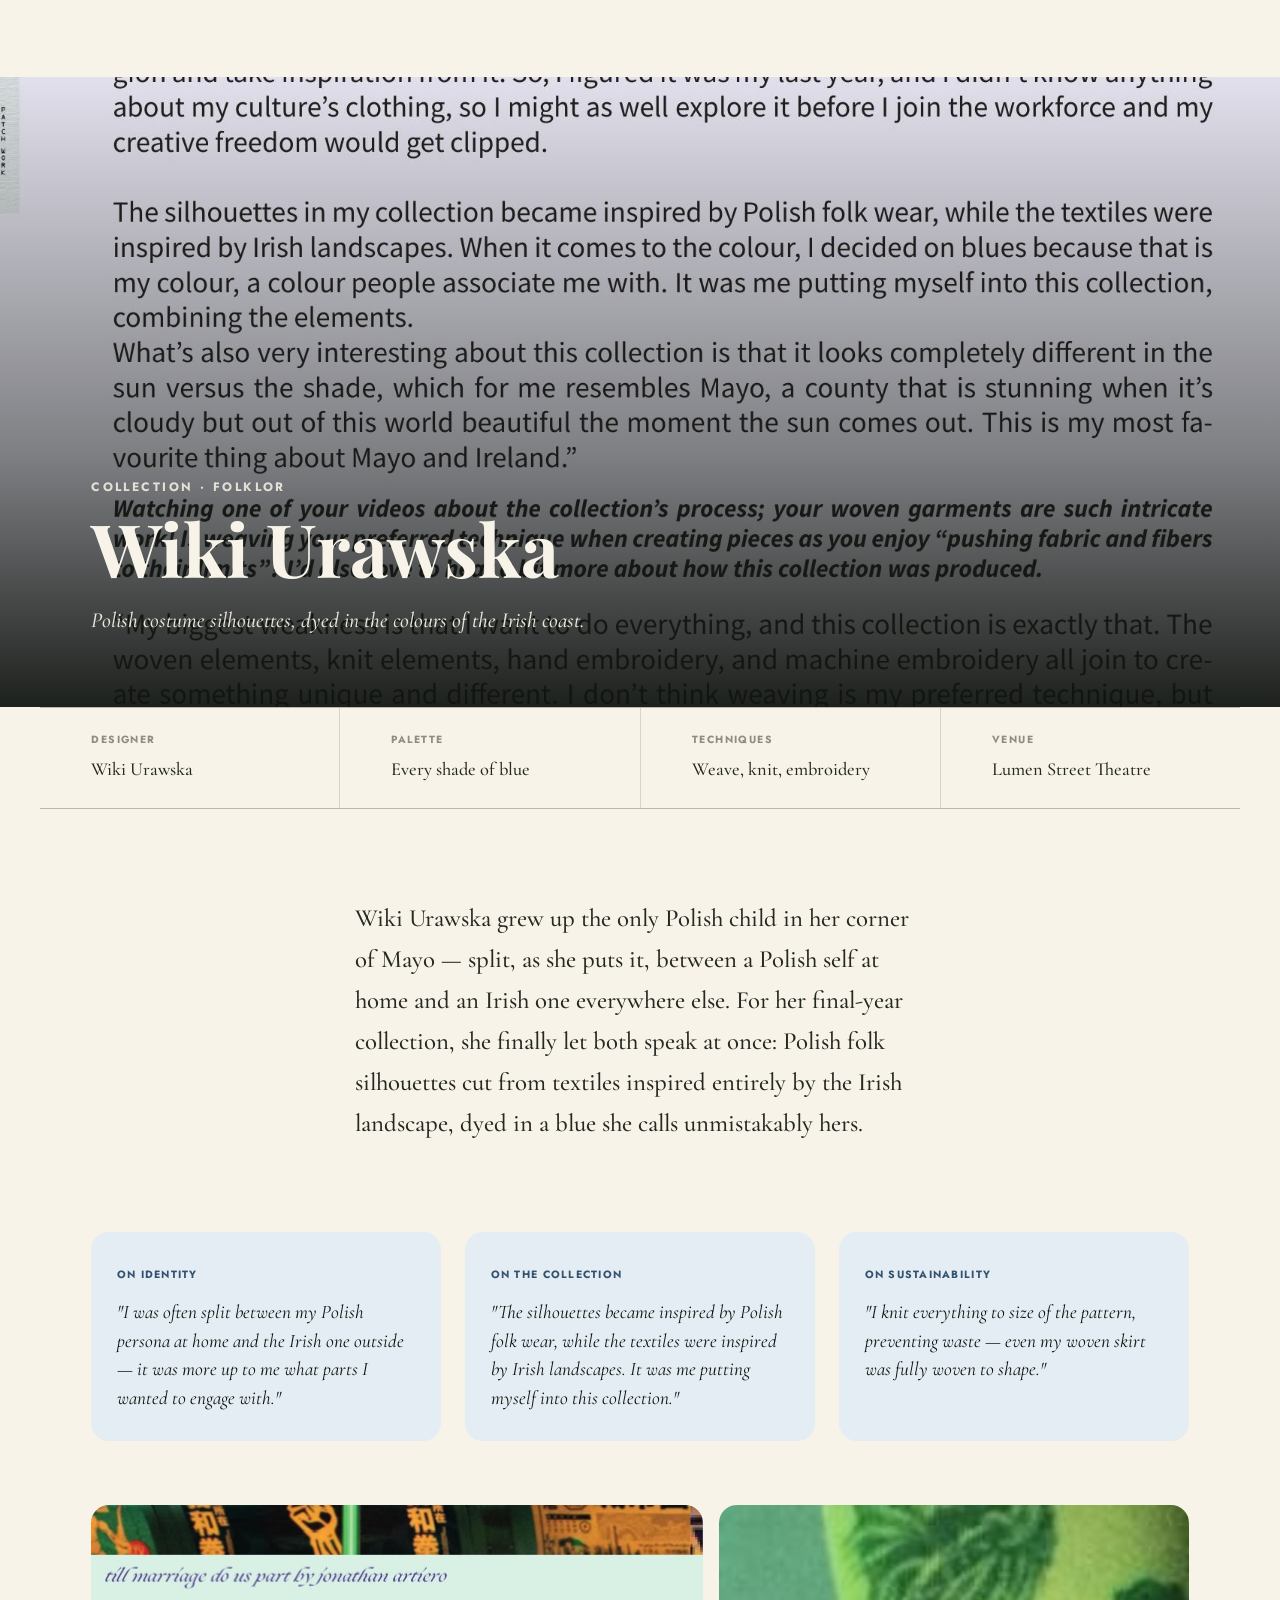
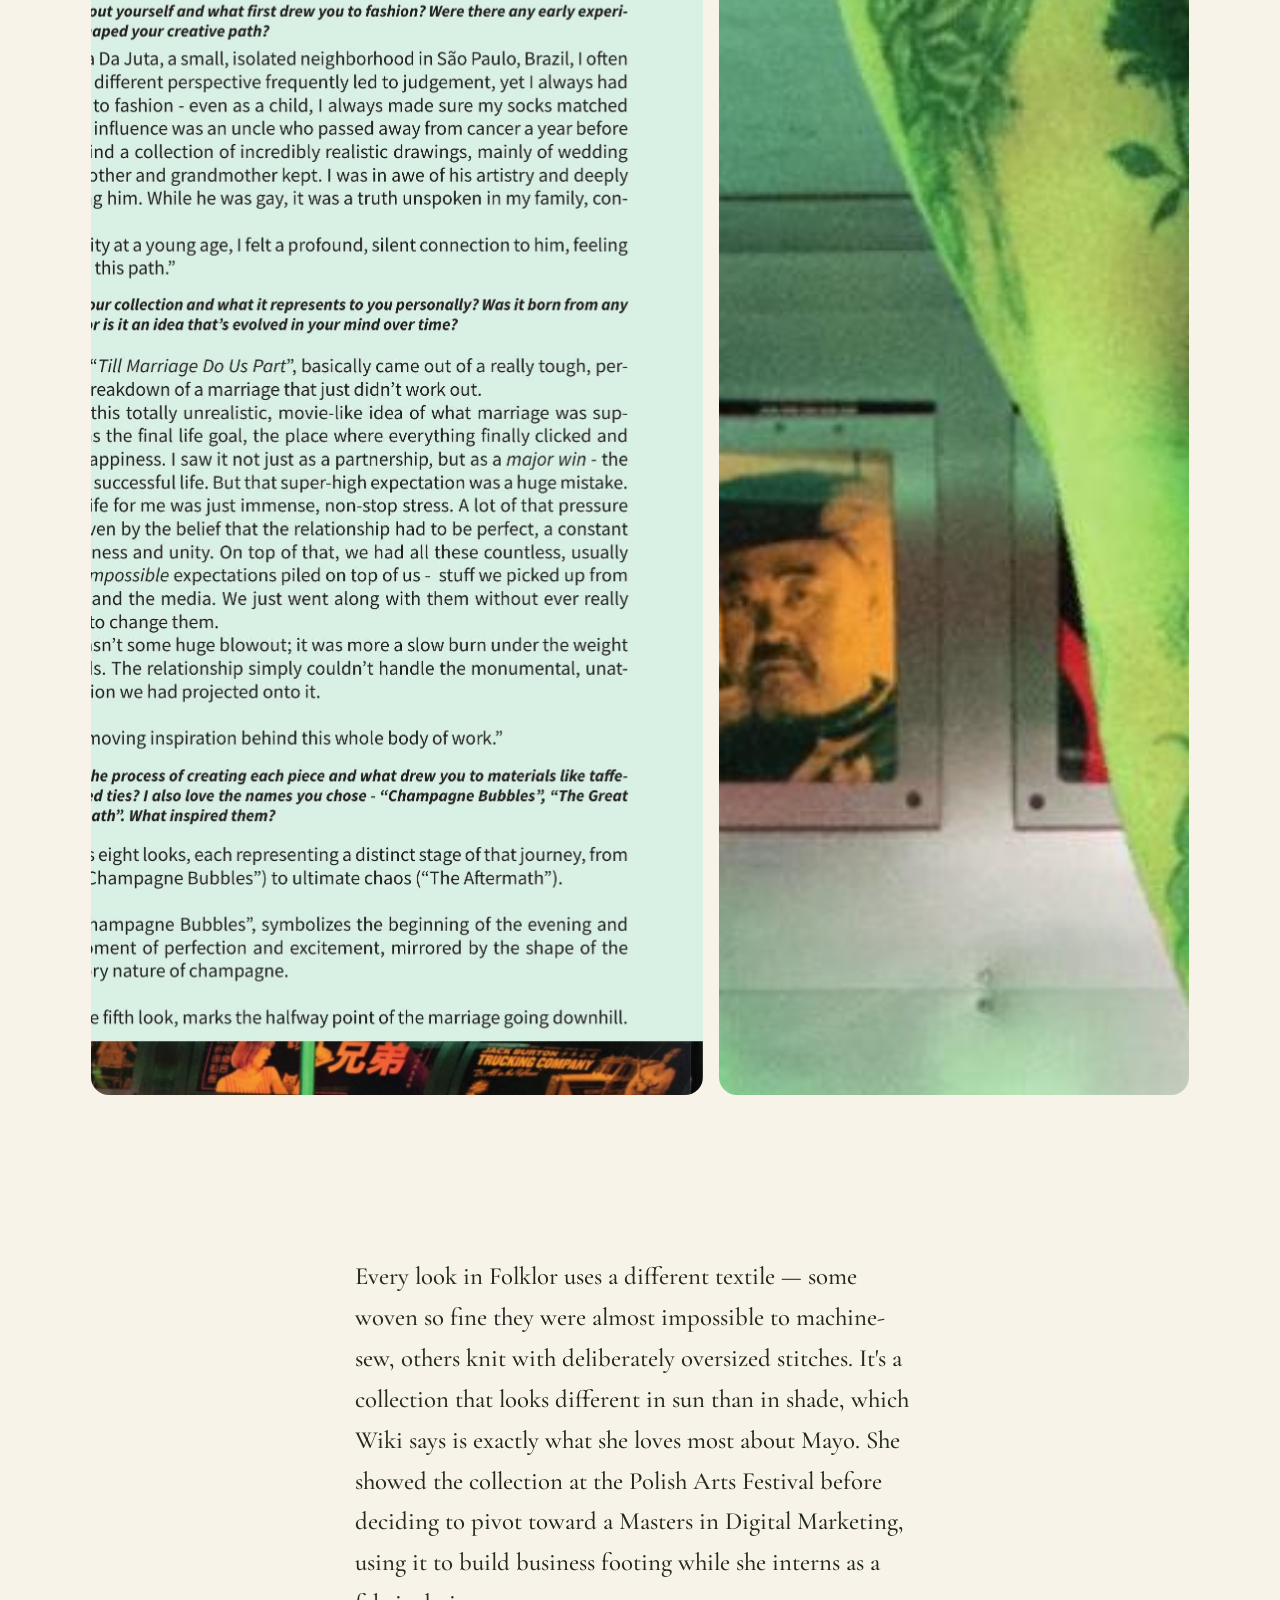
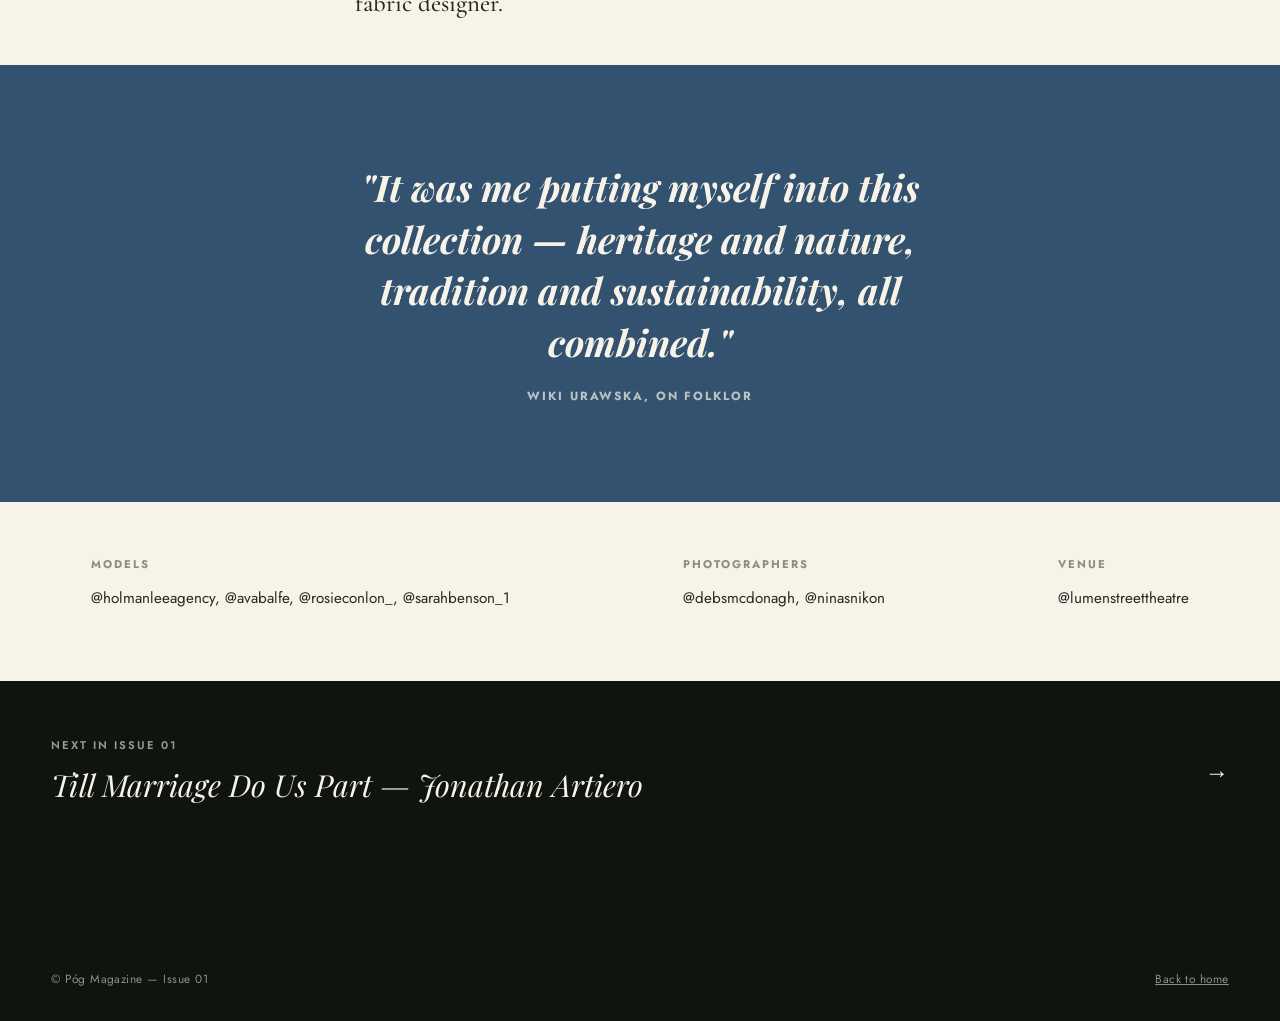
==== article-folklor.html @ 199f37f8 "Add files via upload" ====
<!DOCTYPE html>
<html lang="en">
<head>
<meta charset="UTF-8">
<meta name="viewport" content="width=device-width, initial-scale=1.0">
<title>Folklor — Wiki Urawska | Póg Magazine</title>
<meta name="description" content="Wiki Urawska on Folklor: Polish costume silhouettes dyed in the colours of the Irish coast. Póg Magazine, Issue 01.">
<link rel="stylesheet" href="styles.css">
</head>
<body class="article" data-theme="folklor">

<a class="skip-link" href="#main">Skip to content</a>

<header class="site-nav" id="siteNav">
  <a class="nav-logo" href="index.html">Póg<sup>Magazine</sup></a>
  <nav aria-label="Primary">
    <ul class="nav-links">
      <li><a href="index.html">Home</a></li>
      <li><a href="article-till-marriage.html">Next Story</a></li>
    </ul>
  </nav>
</header>

<main id="main">

  <section class="article-hero" aria-label="Article cover">
    <div class="article-hero-media">
      <img src="assets/wiki-collage.jpg" alt="Models wearing pale blue textured ruffled knitwear and skirts from the Folklor collection." loading="eager">
    </div>
    <div class="article-hero-content">
      <p class="article-collection">Collection · Folklor</p>
      <h1>Wiki Urawska</h1>
      <p class="subtitle">Polish costume silhouettes, dyed in the colours of the Irish coast.</p>
    </div>
  </section>

  <dl class="the-gist">
    <div><dt>Designer</dt><dd>Wiki Urawska</dd></div>
    <div><dt>Palette</dt><dd>Every shade of blue</dd></div>
    <div><dt>Techniques</dt><dd>Weave, knit, embroidery</dd></div>
    <div><dt>Venue</dt><dd>Lumen Street Theatre</dd></div>
  </dl>

  <article>

    <div class="article-intro reveal">
      <p>Wiki Urawska grew up the only Polish child in her corner of Mayo — split, as she puts it, between a Polish self at home and an Irish one everywhere else. For her final-year collection, she finally let both speak at once: Polish folk silhouettes cut from textiles inspired entirely by the Irish landscape, dyed in a blue she calls unmistakably hers.</p>
    </div>

    <div class="highlights">
      <div class="highlight-card reveal">
        <span class="tag">On Identity</span>
        <p>"I was often split between my Polish persona at home and the Irish one outside — it was more up to me what parts I wanted to engage with."</p>
      </div>
      <div class="highlight-card reveal">
        <span class="tag">On the Collection</span>
        <p>"The silhouettes became inspired by Polish folk wear, while the textiles were inspired by Irish landscapes. It was me putting myself into this collection."</p>
      </div>
      <div class="highlight-card reveal">
        <span class="tag">On Sustainability</span>
        <p>"I knit everything to size of the pattern, preventing waste — even my woven skirt was fully woven to shape."</p>
      </div>
    </div>

    <div class="gallery-strip reveal">
      <figure>
        <img src="assets/wiki-group.jpg" alt="Two models seen from behind wearing textured blue Folklor garments and ruffled leg warmers." loading="lazy">
      </figure>
      <figure>
        <img src="assets/wiki-textile-strip.jpg" alt="Close-up textile development shots including knit swatches and an Irish coastal landscape in blue." loading="lazy">
      </figure>
    </div>

    <div class="article-intro reveal">
      <p>Every look in Folklor uses a different textile — some woven so fine they were almost impossible to machine-sew, others knit with deliberately oversized stitches. It's a collection that looks different in sun than in shade, which Wiki says is exactly what she loves most about Mayo. She showed the collection at the Polish Arts Festival before deciding to pivot toward a Masters in Digital Marketing, using it to build business footing while she interns as a fabric designer.</p>
    </div>

  </article>

  <section class="closing-quote reveal">
    <blockquote>"It was me putting myself into this collection — heritage and nature, tradition and sustainability, all combined."</blockquote>
    <cite>Wiki Urawska, on Folklor</cite>
  </section>

  <section class="article-credits reveal">
    <div>
      <h2>Models</h2>
      <p>@holmanleeagency, @avabalfe, @rosieconlon_, @sarahbenson_1</p>
    </div>
    <div>
      <h2>Photographers</h2>
      <p>@debsmcdonagh, @ninasnikon</p>
    </div>
    <div>
      <h2>Venue</h2>
      <p>@lumenstreettheatre</p>
    </div>
  </section>

</main>

<a class="next-article" href="article-till-marriage.html">
  <span>
    <span class="label">Next in Issue 01</span>
    <span class="title">Till Marriage Do Us Part — Jonathan Artiero</span>
  </span>
  <span class="arrow" aria-hidden="true">&rarr;</span>
</a>

<footer class="site-footer">
  <div class="footer-bottom">
    <span>&copy; Póg Magazine — Issue 01</span>
    <a href="index.html">Back to home</a>
  </div>
</footer>

<button class="back-to-top" id="backToTop" aria-label="Back to top">&uarr;</button>

<script src="script.js"></script>
</body>
</html>
---- styles.css ----
/* ==========================================================================
   Póg Magazine — stylesheet v2
   A webzine, not a flipbook: color-blocked sections pulled from the shoots,
   short-form editorial copy, and a few hand-finished, poppy interactions.
   ========================================================================== */

@import url('https://fonts.googleapis.com/css2?family=Playfair+Display:ital,wght@0,600;0,700;0,800;1,600;1,700&family=Cormorant+Garamond:ital,wght@0,500;1,500;1,600&family=Jost:wght@400;500;600;700&family=Pinyon+Script&display=swap');

:root{
  /* ground */
  --ink: #10140f;
  --ink-soft: #262922;
  --cream: #f7f3e8;
  --cream-dim: #efe8d6;
  --line: rgba(16,20,15,.14);
  --line-on-dark: rgba(247,243,232,.24);

  /* pulled straight from the shoots */
  --crimson: #b3202f;
  --crimson-deep: #7c1220;
  --emerald: #1c4a34;
  --emerald-deep: #0f2a1e;
  --gold: #d9a441;

  --blue: #6f97c2;
  --blue-deep: #33526f;
  --blue-tint: #e4ecf4;

  --sage: #7fa38c;
  --sage-deep: #2c4838;
  --sage-tint: #e5efe7;

  --accent: var(--crimson);
  --accent-deep: var(--crimson-deep);
  --tint: var(--cream-dim);

  /* type */
  --f-display: 'Playfair Display', Georgia, serif;
  --f-serif: 'Cormorant Garamond', Georgia, serif;
  --f-body: 'Jost', -apple-system, BlinkMacSystemFont, sans-serif;
  --f-script: 'Pinyon Script', cursive;

  --gutter: clamp(1.25rem, 4vw, 4rem);
  --ease-pop: cubic-bezier(.34,1.56,.64,1);
  --ease: cubic-bezier(.22,.68,.16,1);
}

[data-theme="folklor"]{ --accent: var(--blue-deep); --accent-deep: var(--blue-deep); --tint: var(--blue-tint); }
[data-theme="till-marriage"]{ --accent: var(--sage-deep); --accent-deep: var(--sage-deep); --tint: var(--sage-tint); }

/* ==========================================================================
   Reset & base
   ========================================================================== */
*, *::before, *::after{ box-sizing: border-box; }
html{ scroll-behavior: smooth; }
@media (prefers-reduced-motion: reduce){
  html{ scroll-behavior: auto; }
  *, *::before, *::after{
    animation-duration: .01ms !important;
    animation-iteration-count: 1 !important;
    transition-duration: .01ms !important;
    scroll-behavior: auto !important;
  }
}
body{
  margin: 0;
  background: var(--cream);
  color: var(--ink-soft);
  font-family: var(--f-body);
  font-size: 1rem;
  line-height: 1.6;
  -webkit-font-smoothing: antialiased;
}
img{ max-width: 100%; display: block; }
a{ color: inherit; }
h1,h2,h3,h4{ font-family: var(--f-display); font-weight: 700; line-height: 1.1; margin: 0; }

.skip-link{
  position: absolute; left: -999px; top: 0;
  background: var(--ink); color: var(--cream);
  padding: .75rem 1.25rem; z-index: 200;
  font-family: var(--f-body); letter-spacing: .08em; text-transform: uppercase; font-size: .8rem;
}
.skip-link:focus{ left: var(--gutter); top: var(--gutter); }
:focus-visible{ outline: 2px solid var(--crimson); outline-offset: 3px; }
.visually-hidden{ position:absolute; width:1px; height:1px; overflow:hidden; clip:rect(0 0 0 0); white-space:nowrap; }

/* ==========================================================================
   Nav + ticker
   ========================================================================== */
.site-nav{
  position: sticky; top: 0; z-index: 100;
  display: flex; align-items: center; justify-content: space-between;
  padding: 1.35rem var(--gutter);
  background: transparent; color: var(--cream);
  transition: background .45s var(--ease), padding .35s var(--ease), box-shadow .35s var(--ease);
}
.site-nav.is-scrolled{
  background: rgba(16,20,15,.94);
  backdrop-filter: blur(10px);
  padding: .85rem var(--gutter);
  box-shadow: 0 1px 0 var(--line-on-dark);
}
.nav-logo{ font-family: var(--f-script); font-size: 2.1rem; line-height: 1; text-decoration: none; color: inherit; display: inline-flex; align-items: baseline; gap: .4rem; }
.nav-logo sup{ font-family: var(--f-body); font-size: .5rem; letter-spacing: .16em; text-transform: uppercase; font-weight: 600; opacity: .8; }
.nav-links{ display: flex; gap: clamp(1.1rem, 3vw, 2.25rem); list-style: none; margin: 0; padding: 0; font-family: var(--f-body); font-weight: 600; font-size: .78rem; letter-spacing: .1em; text-transform: uppercase; }
.nav-links a{ text-decoration: none; position: relative; padding-bottom: 2px; }
.nav-links a::after{ content:''; position:absolute; left:0; right:100%; bottom:-2px; height:2px; background: var(--gold); transition: right .3s var(--ease-pop); }
.nav-links a:hover::after, .nav-links a:focus-visible::after{ right: 0; }

.ticker{
  overflow: hidden;
  background: var(--gold);
  color: var(--ink);
  border-bottom: 1px solid var(--ink);
}
.ticker-track{
  display: flex;
  width: max-content;
  animation: ticker-scroll 26s linear infinite;
}
.ticker-track span{
  display: inline-flex;
  align-items: center;
  gap: .6rem;
  padding: .5rem 1.5rem;
  font-family: var(--f-body);
  font-weight: 700;
  font-size: .74rem;
  letter-spacing: .16em;
  text-transform: uppercase;
  white-space: nowrap;
}
@keyframes ticker-scroll{
  from{ transform: translateX(0); }
  to{ transform: translateX(-50%); }
}
@media (prefers-reduced-motion: reduce){
  .ticker-track{ animation: none; overflow-x: auto; }
}

/* ==========================================================================
   Hero
   ========================================================================== */
.hero{
  position: relative;
  min-height: 92svh;
  display: flex;
  align-items: center;
  justify-content: center;
  overflow: hidden;
  background: var(--emerald-deep);
}
.hero-media{ position: absolute; inset: 0; }
.hero-media img{ width:100%; height:100%; object-fit: cover; object-position: 50% 20%; }
.hero-media::after{
  content:'';
  position:absolute; inset:0;
  background:
    radial-gradient(120% 90% at 50% 100%, rgba(16,20,15,.94) 0%, rgba(16,20,15,.55) 45%, rgba(16,20,15,.25) 70%, rgba(16,20,15,.1) 100%);
}
.hero-content{
  position: relative; z-index: 2;
  text-align: center;
  color: var(--cream);
  padding: 0 var(--gutter);
}
.hero-stamp{
  display: inline-flex;
  flex-direction: column;
  align-items: center;
  justify-content: center;
  width: 108px; height: 108px;
  border: 2px dashed var(--gold);
  border-radius: 50%;
  margin-bottom: 1.5rem;
  transform: rotate(-8deg);
  animation: stamp-in .7s var(--ease-pop) both;
  animation-delay: .2s;
}
.hero-stamp span{ font-family: var(--f-body); font-weight: 700; font-size: .62rem; letter-spacing: .12em; text-transform: uppercase; line-height: 1.5; }
.hero-stamp strong{ font-family: var(--f-display); font-size: 1.5rem; display: block; }
@keyframes stamp-in{
  0%{ opacity: 0; transform: rotate(-8deg) scale(.4); }
  100%{ opacity: 1; transform: rotate(-8deg) scale(1); }
}
.hero-wordmark{
  font-family: var(--f-script);
  font-size: clamp(5.5rem, 17vw, 12rem);
  line-height: .8;
  color: var(--crimson);
  text-shadow: 0 8px 40px rgba(0,0,0,.4);
}
.hero-tagline{
  font-family: var(--f-serif);
  font-style: italic;
  font-weight: 500;
  font-size: clamp(1.1rem, 2vw, 1.5rem);
  margin-top: .5rem;
  opacity: .95;
}
.scroll-cue{
  margin: 2.75rem auto 0;
  display: flex;
  flex-direction: column;
  align-items: center;
  gap: .5rem;
  font-family: var(--f-body);
  font-size: .68rem;
  letter-spacing: .2em;
  text-transform: uppercase;
  opacity: .75;
}
.scroll-cue .chev{
  width: 10px; height: 10px;
  border-right: 2px solid currentColor;
  border-bottom: 2px solid currentColor;
  transform: rotate(45deg);
  animation: chev-bounce 1.6s ease-in-out infinite;
}
@keyframes chev-bounce{
  0%,100%{ transform: rotate(45deg) translate(0,0); }
  50%{ transform: rotate(45deg) translate(4px,4px); }
}

/* ==========================================================================
   Reveal on scroll — poppier: slight rise + scale
   ========================================================================== */
.reveal{
  opacity: 0;
  transform: translateY(26px) scale(.98);
  transition: opacity .7s var(--ease-pop), transform .7s var(--ease-pop);
}
.reveal.in-view{ opacity: 1; transform: translateY(0) scale(1); }

/* ==========================================================================
   Mission strip
   ========================================================================== */
.mission{
  background: var(--ink);
  color: var(--cream);
  padding: clamp(3.5rem, 9vw, 5.5rem) var(--gutter);
  text-align: center;
  position: relative;
}
.mission-card{
  max-width: 40rem;
  margin: 0 auto;
  position: relative;
}
.mission-card::before, .mission-card::after{
  content: '';
  position: absolute;
  width: 46px; height: 18px;
  background: rgba(217,164,65,.35);
  top: -14px;
}
.mission-card::before{ left: -6px; transform: rotate(-6deg); }
.mission-card::after{ right: -6px; transform: rotate(6deg); }
.mission-card p{
  font-family: var(--f-serif);
  font-style: italic;
  font-weight: 500;
  font-size: clamp(1.3rem, 2.6vw, 1.75rem);
  line-height: 1.5;
}
.mission-card .signed{
  margin-top: 1.25rem;
  font-family: var(--f-body);
  font-size: .72rem;
  font-weight: 600;
  letter-spacing: .2em;
  text-transform: uppercase;
  opacity: .6;
}

/* ==========================================================================
   Issue index heading
   ========================================================================== */
.section-head{
  display: flex;
  align-items: baseline;
  justify-content: space-between;
  gap: 1rem;
  max-width: 1300px;
  margin: 0 auto;
  padding: clamp(3rem, 7vw, 4.5rem) var(--gutter) 1.5rem;
  flex-wrap: wrap;
}
.section-head h2{ font-size: clamp(2rem, 5vw, 3rem); }
.section-head .count{
  font-family: var(--f-body);
  font-weight: 600;
  font-size: .8rem;
  letter-spacing: .14em;
  text-transform: uppercase;
  color: var(--ink-soft);
  opacity: .55;
}

/* ==========================================================================
   Feature cards — color-blocked, tilt on hover
   ========================================================================== */
.features{
  display: grid;
  grid-template-columns: repeat(2, 1fr);
  gap: clamp(1.5rem, 3vw, 2.25rem);
  max-width: 1300px;
  margin: 0 auto;
  padding: 0 var(--gutter) clamp(4rem, 9vw, 6rem);
}
.feature-card{
  --tilt-x: 0deg;
  --tilt-y: 0deg;
  position: relative;
  display: block;
  text-decoration: none;
  color: var(--cream);
  border-radius: 22px;
  overflow: hidden;
  min-height: 480px;
  isolation: isolate;
  transform: perspective(900px) rotateX(var(--tilt-x)) rotateY(var(--tilt-y));
  transition: transform .35s var(--ease-pop), box-shadow .35s var(--ease);
  box-shadow: 0 18px 40px -22px rgba(16,20,15,.5);
}
.feature-card:hover, .feature-card:focus-visible{
  box-shadow: 0 30px 60px -24px rgba(16,20,15,.55);
}
.feature-card img{
  position: absolute; inset: 0;
  width: 100%; height: 100%;
  object-fit: cover;
  transition: transform .8s var(--ease);
  z-index: -2;
}
.feature-card:hover img{ transform: scale(1.06); }
.feature-card::after{
  content:'';
  position: absolute; inset: 0;
  z-index: -1;
  background: linear-gradient(180deg, rgba(16,20,15,.05) 0%, rgba(16,20,15,.35) 55%, rgba(16,20,15,.92) 100%);
}
.feature-card[data-tone="folklor"]::after{ background: linear-gradient(180deg, rgba(51,82,111,.08) 0%, rgba(20,32,44,.4) 55%, rgba(15,24,32,.93) 100%); }
.feature-card[data-tone="till-marriage"]::after{ background: linear-gradient(180deg, rgba(44,72,56,.08) 0%, rgba(16,28,22,.42) 55%, rgba(10,20,16,.93) 100%); }

.feature-card-body{
  position: relative;
  z-index: 1;
  height: 100%;
  display: flex;
  flex-direction: column;
  justify-content: flex-end;
  padding: 2rem;
}
.chip-row{
  display: flex;
  flex-wrap: wrap;
  gap: .5rem;
  margin-bottom: 1rem;
}
.chip{
  font-family: var(--f-body);
  font-weight: 600;
  font-size: .66rem;
  letter-spacing: .1em;
  text-transform: uppercase;
  padding: .35rem .7rem;
  border-radius: 999px;
  border: 1px solid var(--line-on-dark);
  backdrop-filter: blur(3px);
}
.feature-card-body h3{ font-size: clamp(1.7rem, 3.2vw, 2.3rem); }
.feature-card-body .designer{
  display: block;
  font-family: var(--f-serif);
  font-style: italic;
  font-weight: 500;
  font-size: .55em;
  margin-top: .25rem;
  opacity: .9;
}
.feature-card-body p{
  margin: .9rem 0 0;
  max-width: 30rem;
  font-size: .98rem;
  opacity: .88;
  line-height: 1.55;
}
.feature-cta{
  display: inline-flex;
  align-items: center;
  gap: .5rem;
  margin-top: 1.4rem;
  font-family: var(--f-body);
  font-weight: 700;
  font-size: .74rem;
  letter-spacing: .12em;
  text-transform: uppercase;
}
.feature-cta .arrow{ display: inline-block; transition: transform .3s var(--ease-pop); }
.feature-card:hover .feature-cta .arrow{ transform: translateX(6px) rotate(-4deg); }

@media (max-width: 860px){
  .features{ grid-template-columns: 1fr; }
  .feature-card{ min-height: 380px; }
}

/* ==========================================================================
   Footer
   ========================================================================== */
.site-footer{ background: var(--ink); color: var(--cream); padding: clamp(3rem, 8vw, 5rem) var(--gutter) 2rem; }
.footer-grid{ display: flex; flex-wrap: wrap; gap: 2.5rem; justify-content: space-between; max-width: 1300px; margin: 0 auto; padding-bottom: 2.25rem; border-bottom: 1px solid var(--line-on-dark); }
.footer-logo{ font-family: var(--f-script); font-size: 2.75rem; color: var(--crimson); }
.footer-tagline{ font-family: var(--f-serif); font-style: italic; opacity: .8; margin-top: .5rem; max-width: 22rem; font-size: 1.1rem; }
.footer-col h3{ font-family: var(--f-body); font-weight: 700; font-size: .7rem; letter-spacing: .18em; text-transform: uppercase; opacity: .55; margin-bottom: .9rem; }
.footer-col ul{ list-style: none; margin: 0; padding: 0; font-size: .95rem; }
.footer-col li{ margin-bottom: .45rem; }
.footer-col a{ text-decoration: none; opacity: .85; }
.footer-col a:hover{ opacity: 1; text-decoration: underline; }
.footer-bottom{ max-width: 1300px; margin: 1.5rem auto 0; display: flex; flex-wrap: wrap; gap: 1rem; justify-content: space-between; font-size: .74rem; letter-spacing: .04em; opacity: .55; }
.footer-bottom a{ text-decoration: underline; opacity: 1; }

/* ==========================================================================
   ARTICLE PAGES — short-form editorial
   ========================================================================== */
.article-hero{
  position: relative;
  min-height: 70svh;
  display: flex;
  align-items: flex-end;
  background: var(--ink);
}
.article-hero-media{ position: absolute; inset: 0; }
.article-hero-media img{ width:100%; height:100%; object-fit: cover; object-position: 50% 22%; }
.article-hero-media::after{ content:''; position:absolute; inset:0; background: linear-gradient(180deg, rgba(16,20,15,.05) 0%, rgba(16,20,15,.5) 60%, rgba(16,20,15,.94) 100%); }
.article-hero-content{ position: relative; z-index: 2; color: var(--cream); padding: 0 var(--gutter) 3rem; max-width: 1200px; margin: 0 auto; width: 100%; }
.article-collection{ font-family: var(--f-body); font-weight: 700; font-size: .76rem; letter-spacing: .2em; text-transform: uppercase; opacity: .85; margin-bottom: .6rem; }
.article-hero-content h1{ font-size: clamp(2.4rem, 6.5vw, 4.6rem); }
.article-hero-content .subtitle{ font-family: var(--f-serif); font-style: italic; font-weight: 500; font-size: clamp(1.05rem, 2vw, 1.35rem); margin-top: .9rem; max-width: 38rem; opacity: .92; }

.the-gist{
  max-width: 1200px;
  margin: 0 auto;
  display: grid;
  grid-template-columns: repeat(4, 1fr);
  gap: 1px;
  background: var(--line);
  border-top: 1px solid var(--line);
  border-bottom: 1px solid var(--line);
}
.the-gist div{ background: var(--cream); padding: 1.5rem var(--gutter); }
.the-gist dt{ font-family: var(--f-body); font-weight: 700; font-size: .65rem; letter-spacing: .14em; text-transform: uppercase; opacity: .5; margin-bottom: .4rem; }
.the-gist dd{ margin: 0; font-family: var(--f-serif); font-size: 1.15rem; font-weight: 500; }

.article-intro{
  max-width: 42rem;
  margin: 0 auto;
  padding: clamp(2.5rem, 6vw, 4rem) var(--gutter) 1rem;
}
.article-intro p{
  font-family: var(--f-serif);
  font-size: clamp(1.25rem, 2.4vw, 1.55rem);
  line-height: 1.65;
  font-weight: 500;
}

.highlights{
  max-width: 1200px;
  margin: 0 auto;
  padding: clamp(2rem, 5vw, 3rem) var(--gutter) clamp(3rem, 6vw, 4rem);
  display: grid;
  grid-template-columns: repeat(3, 1fr);
  gap: 1.5rem;
}
.highlight-card{
  background: var(--tint);
  border-radius: 18px;
  padding: 1.75rem 1.6rem;
  position: relative;
  transition: transform .35s var(--ease-pop), box-shadow .35s var(--ease);
}
.highlight-card:hover{ transform: translateY(-6px) rotate(-.6deg); box-shadow: 0 20px 34px -20px rgba(16,20,15,.3); }
.highlight-card:nth-child(2):hover{ transform: translateY(-6px) rotate(.6deg); }
.highlight-card .tag{
  display: inline-block;
  font-family: var(--f-body);
  font-weight: 700;
  font-size: .66rem;
  letter-spacing: .12em;
  text-transform: uppercase;
  color: var(--accent-deep);
  margin-bottom: .85rem;
}
.highlight-card p{
  font-family: var(--f-serif);
  font-style: italic;
  font-size: 1.2rem;
  line-height: 1.5;
  margin: 0;
  color: var(--ink);
}
@media (max-width: 900px){ .highlights{ grid-template-columns: 1fr; } .the-gist{ grid-template-columns: repeat(2,1fr); } }

.gallery-strip{
  display: grid;
  grid-template-columns: 1.3fr 1fr;
  gap: 1rem;
  max-width: 1200px;
  margin: 0 auto;
  padding: 0 var(--gutter) clamp(3rem, 6vw, 4.5rem);
}
.gallery-strip figure{ margin: 0; overflow: hidden; border-radius: 18px; }
.gallery-strip img{ width: 100%; height: 100%; object-fit: cover; transition: transform .8s var(--ease); }
.gallery-strip figure:hover img{ transform: scale(1.05) rotate(.4deg); }
@media (max-width: 700px){ .gallery-strip{ grid-template-columns: 1fr; } }

.closing-quote{
  background: var(--accent-deep);
  color: var(--cream);
  padding: clamp(3.5rem, 9vw, 6rem) var(--gutter);
  text-align: center;
}
.closing-quote blockquote{
  max-width: 44rem; margin: 0 auto;
  font-family: var(--f-display);
  font-style: italic;
  font-weight: 700;
  font-size: clamp(1.5rem, 4vw, 2.3rem);
  line-height: 1.4;
}
.closing-quote cite{ display: block; margin-top: 1.25rem; font-family: var(--f-body); font-style: normal; font-weight: 700; font-size: .74rem; letter-spacing: .16em; text-transform: uppercase; opacity: .7; }

.article-credits{ max-width: 1200px; margin: 0 auto; padding: clamp(2.5rem, 6vw, 3.5rem) var(--gutter); display: flex; flex-wrap: wrap; gap: 2.5rem; justify-content: space-between; font-size: .95rem; }
.article-credits h2{ font-family: var(--f-body); font-weight: 700; font-size: .7rem; letter-spacing: .18em; text-transform: uppercase; opacity: .5; margin-bottom: .6rem; }

.next-article{
  display: flex; justify-content: space-between; align-items: center; gap: 1.5rem; flex-wrap: wrap;
  background: var(--ink); color: var(--cream);
  padding: clamp(2.25rem, 5vw, 3.5rem) var(--gutter);
  text-decoration: none;
}
.next-article .label{ font-family: var(--f-body); font-weight: 600; font-size: .7rem; letter-spacing: .18em; text-transform: uppercase; opacity: .6; display: block; margin-bottom: .4rem; }
.next-article .title{ font-family: var(--f-display); font-style: italic; font-size: clamp(1.3rem, 3vw, 1.9rem); }
.next-article .arrow{ font-size: 1.5rem; transition: transform .3s var(--ease-pop); }
.next-article:hover .arrow{ transform: translateX(8px) rotate(-6deg); }

.back-to-top{
  position: fixed; right: 1.4rem; bottom: 1.4rem;
  width: 46px; height: 46px; border-radius: 50%;
  background: var(--crimson); color: var(--cream); border: none;
  display: flex; align-items: center; justify-content: center;
  cursor: pointer; opacity: 0; transform: translateY(12px) scale(.8); pointer-events: none;
  transition: opacity .3s var(--ease), transform .3s var(--ease-pop);
  z-index: 90; font-size: 1.1rem;
  box-shadow: 0 10px 24px -10px rgba(16,20,15,.5);
}
.back-to-top.is-visible{ opacity: 1; transform: translateY(0) scale(1); pointer-events: auto; }
.back-to-top:hover{ transform: translateY(-3px) scale(1.05); }

@media (max-width: 620px){
  .nav-links{ gap: 1rem; font-size: .68rem; }
  .the-gist{ grid-template-columns: 1fr 1fr; }
}
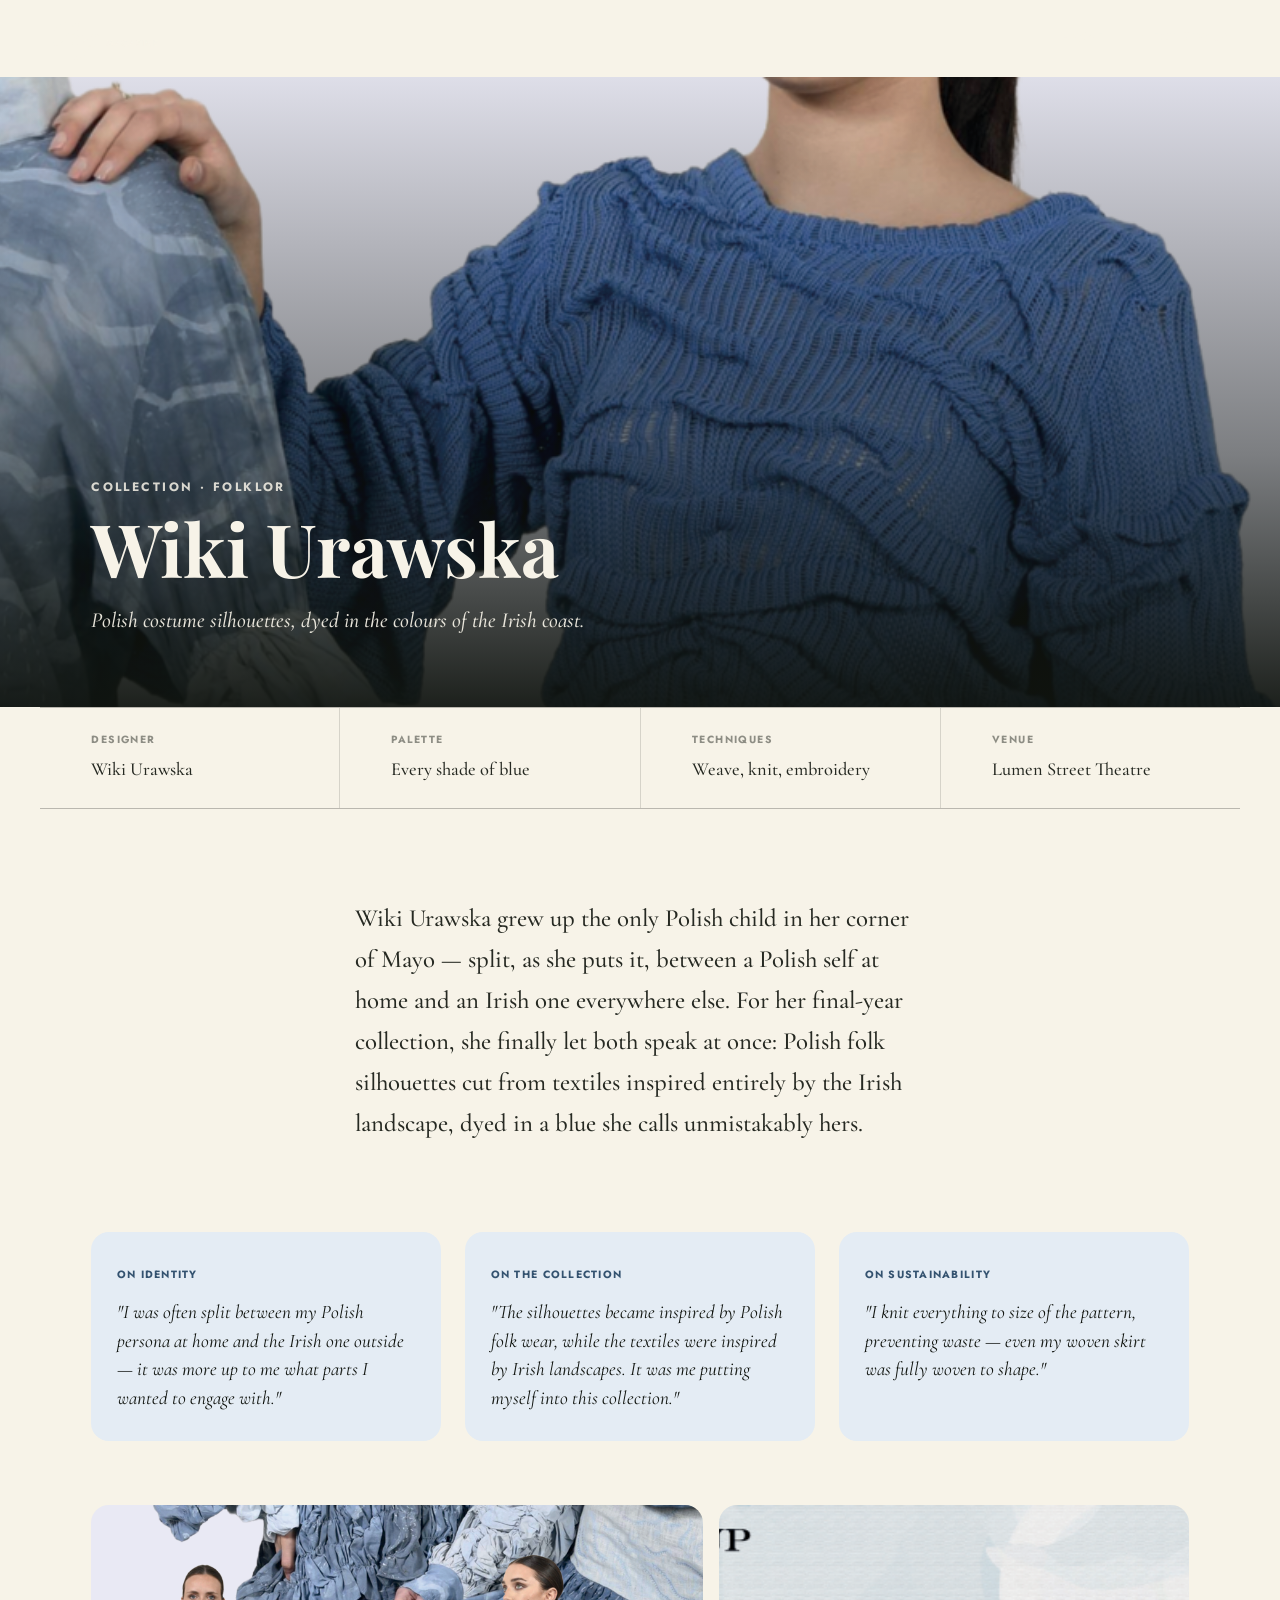
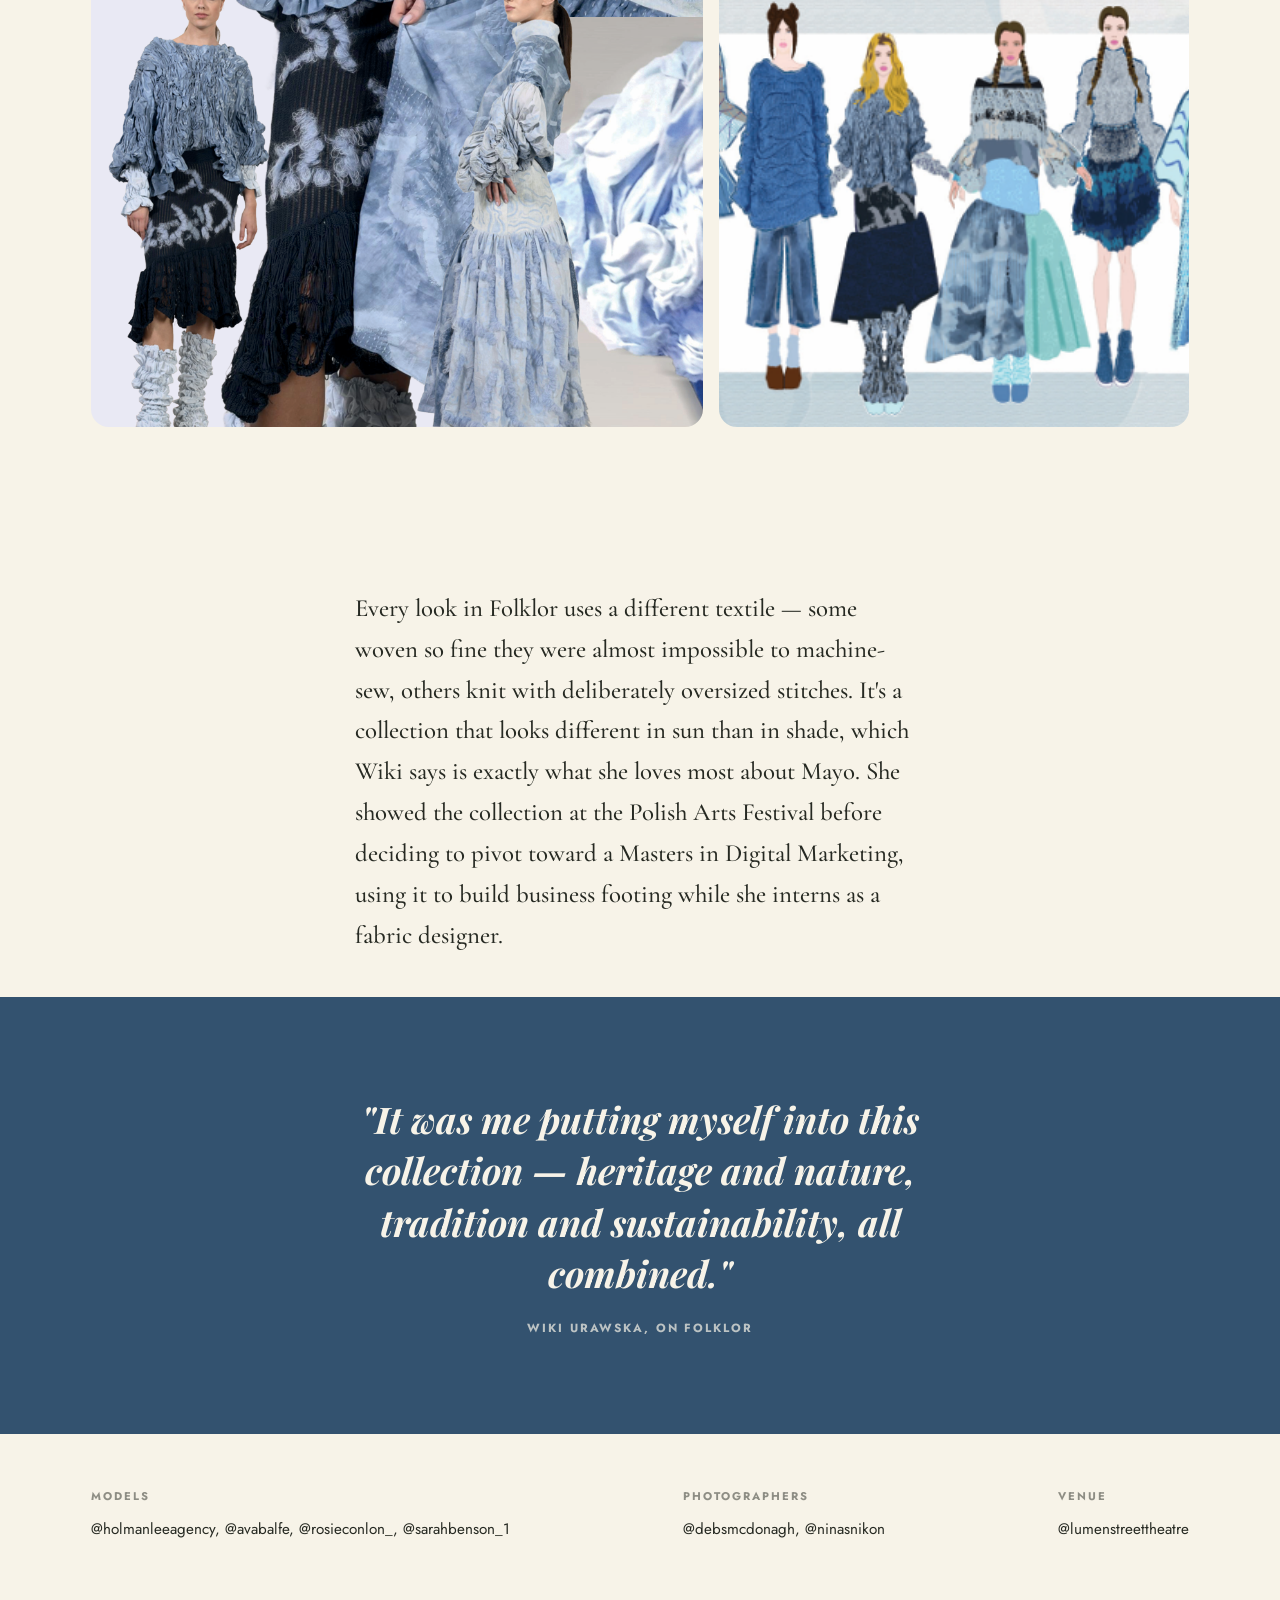
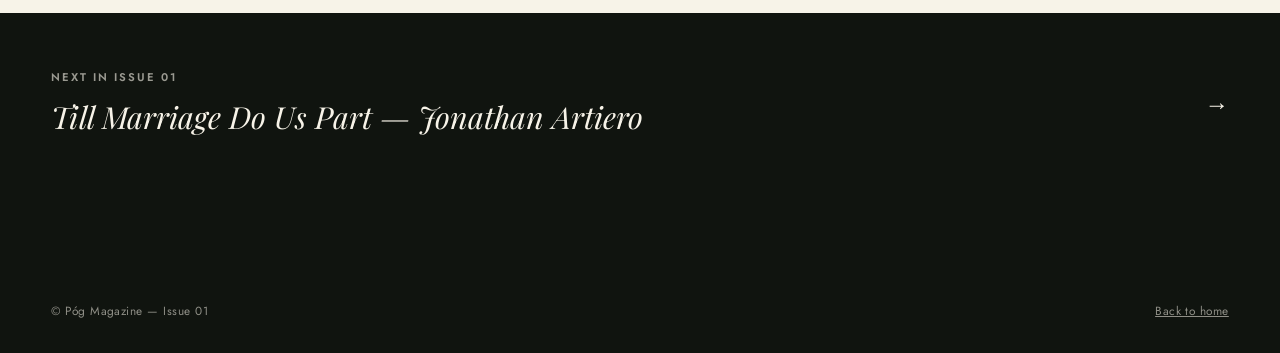
==== commit 5de2cc82: "fix" ====
--- a/article-folklor.html
+++ b/article-folklor.html
@@ -25,7 +25,7 @@
 
   <section class="article-hero" aria-label="Article cover">
     <div class="article-hero-media">
-      <img src="assets/wiki-collage.jpg" alt="Models wearing pale blue textured ruffled knitwear and skirts from the Folklor collection." loading="eager">
+      <img src="assets/wiki-collage.png" alt="Models wearing pale blue textured ruffled knitwear and skirts from the Folklor collection." loading="eager">
     </div>
     <div class="article-hero-content">
       <p class="article-collection">Collection · Folklor</p>
@@ -64,10 +64,10 @@
 
     <div class="gallery-strip reveal">
       <figure>
-        <img src="assets/wiki-group.jpg" alt="Two models seen from behind wearing textured blue Folklor garments and ruffled leg warmers." loading="lazy">
+        <img src="assets/wiki-group.png" alt="Two models seen from behind wearing textured blue Folklor garments and ruffled leg warmers." loading="lazy">
       </figure>
       <figure>
-        <img src="assets/wiki-textile-strip.jpg" alt="Close-up textile development shots including knit swatches and an Irish coastal landscape in blue." loading="lazy">
+        <img src="assets/wiki-textile-strip.png" alt="Close-up textile development shots including knit swatches and an Irish coastal landscape in blue." loading="lazy">
       </figure>
     </div>
 
